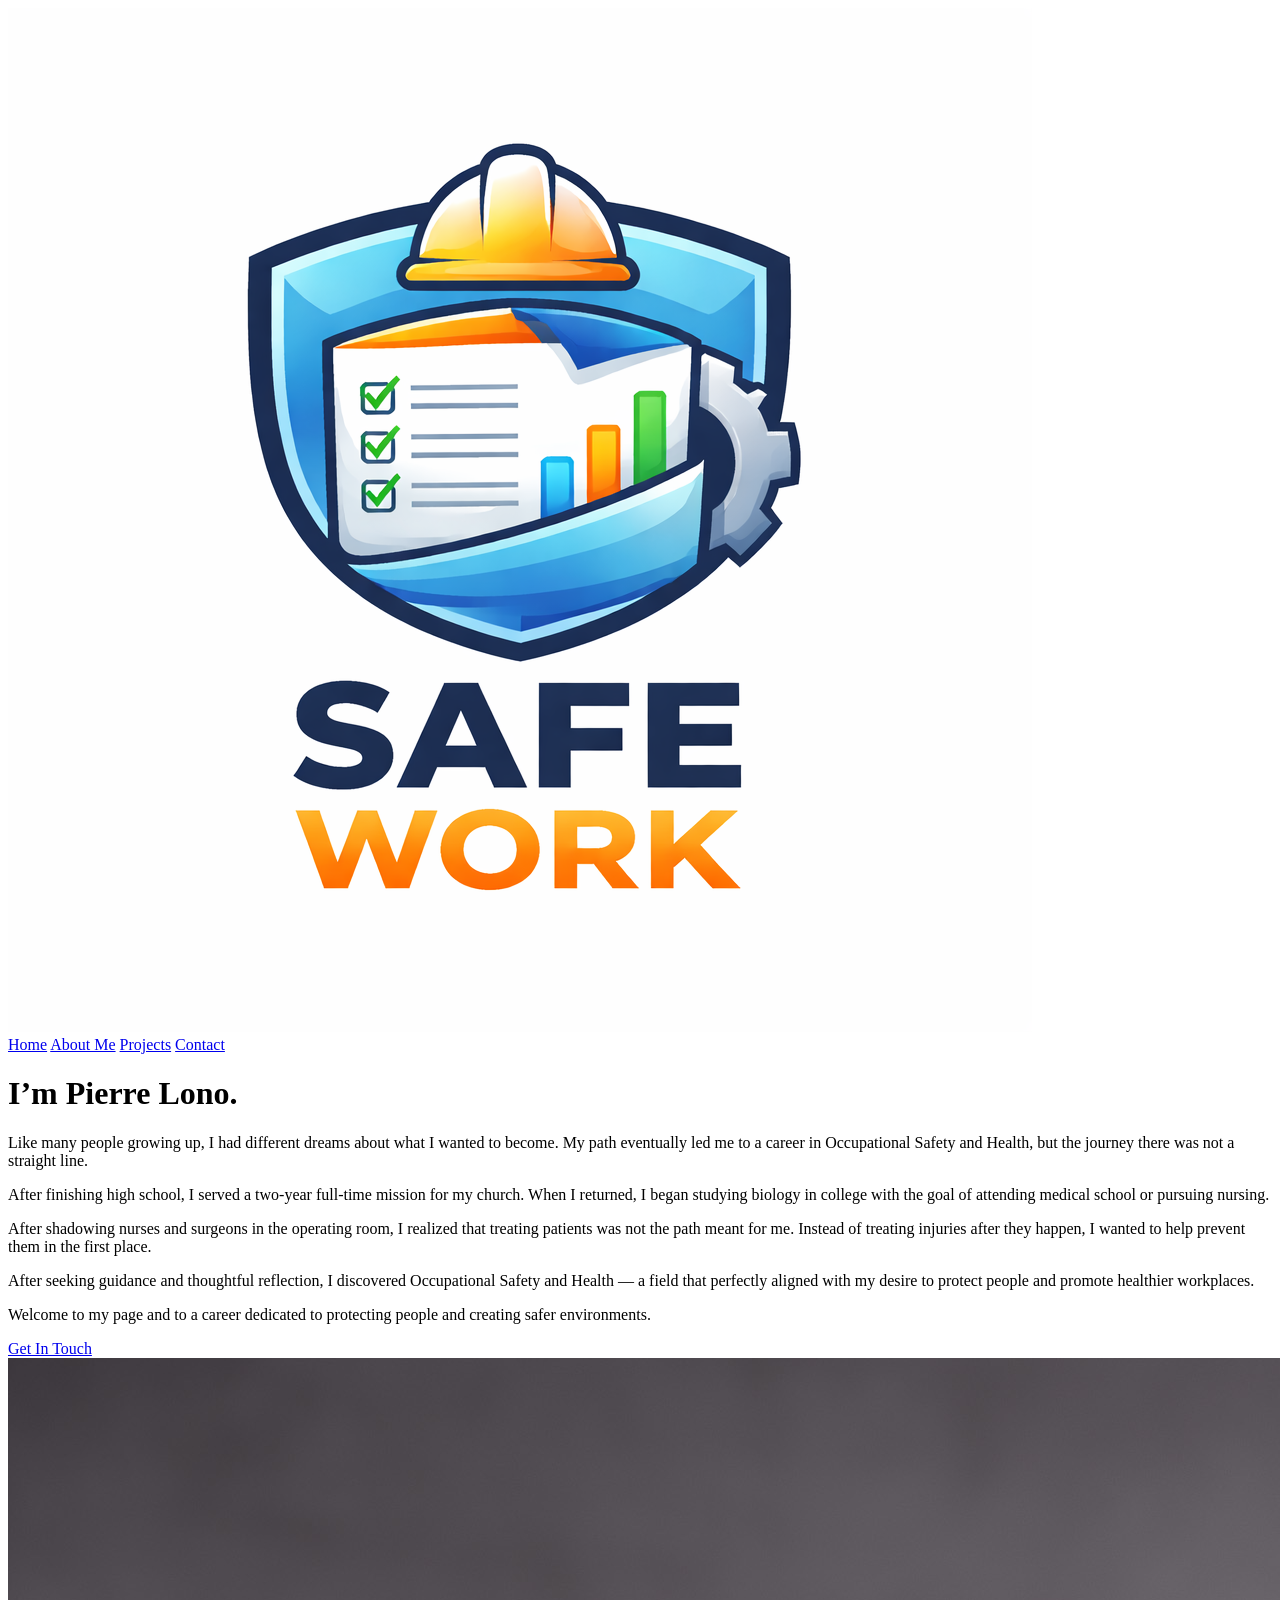
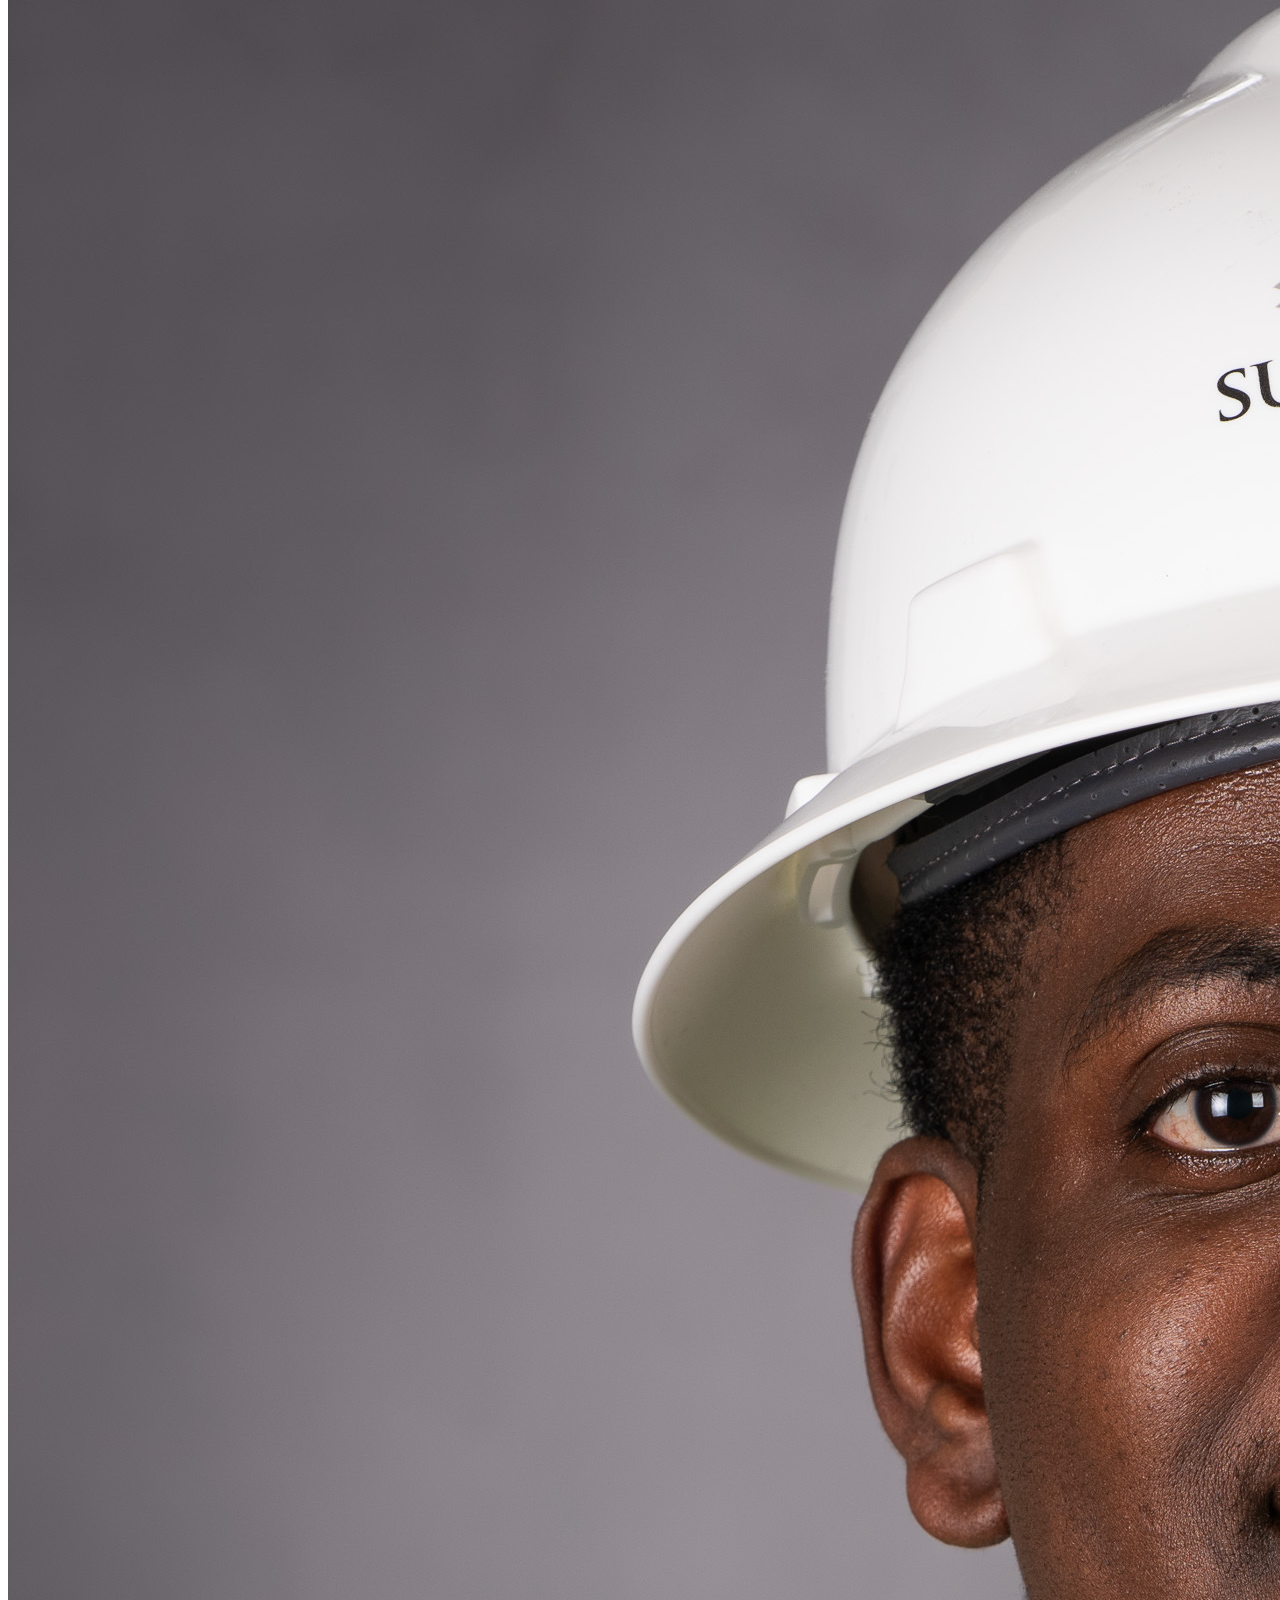
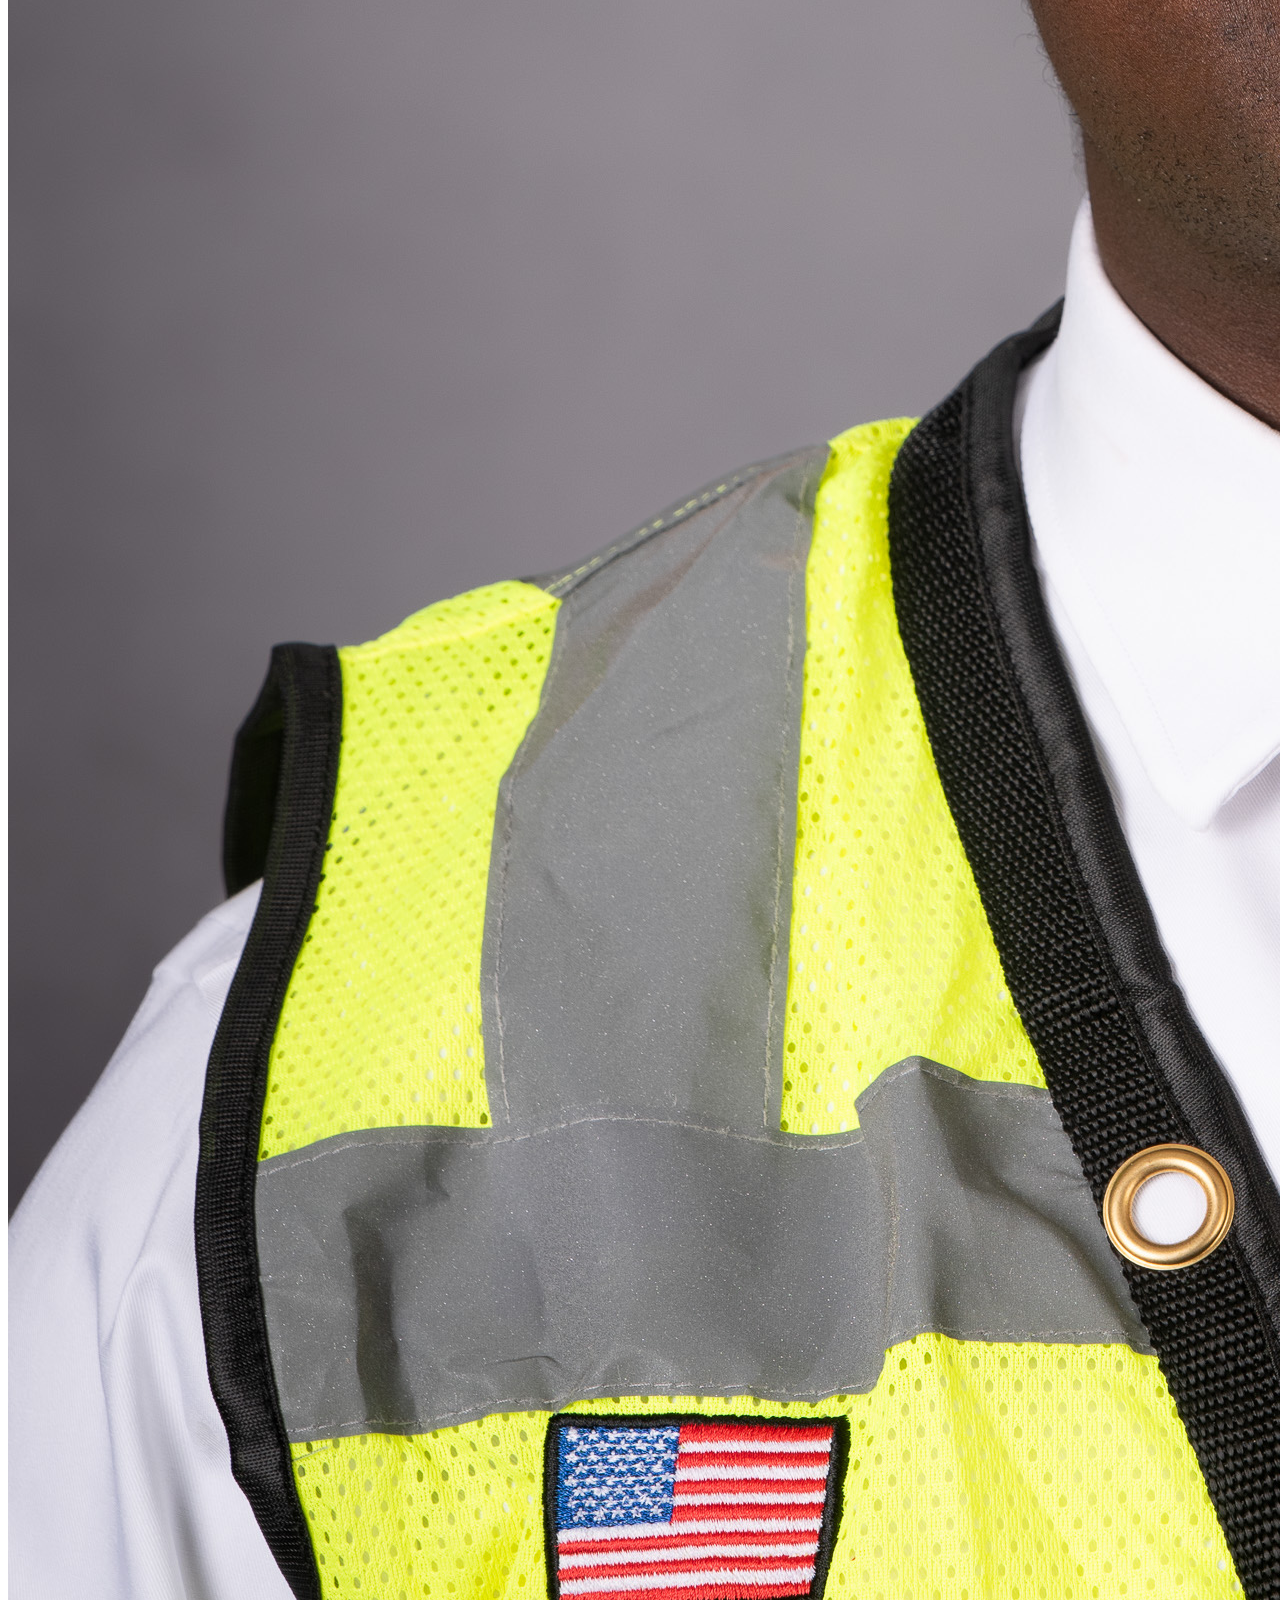
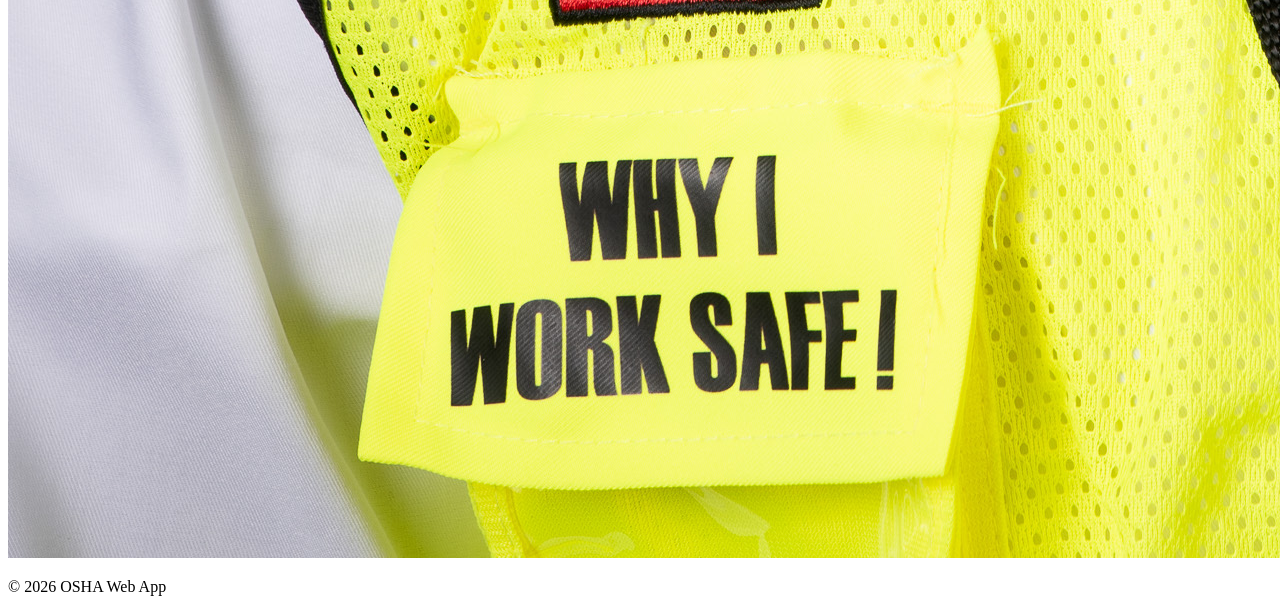
==== aboutme.html @ 0306cf89 "Initial commit - team-project" ====
<!DOCTYPE html>
<html lang="en">
<head>
  <meta charset="UTF-8" />
  <meta name="viewport" content="width=device-width, initial-scale=1.0" />
  <title>About Me</title>
  <link rel="stylesheet" href="css/about.css" />
</head>

<body>

<header class="header">
  <div class="logo-container">
    <img src="images/image.png" alt="OSHA App Logo" class="logo">
  </div>

  <nav class="nav-tabs">
    <a href="index.html">Home</a>
    <a href="about.html" class="active">About Me</a>
    <a href="projects.html">Projects</a>
    <a href="contact.html">Contact</a>
  </nav>
</header>


<main class="about-hero">

  <div class="about-left">

      <h1>I’m Pierre Lono.</h1>

      <p>
        Like many people growing up, I had different dreams about what I wanted to become.
        My path eventually led me to a career in Occupational Safety and Health, but the
        journey there was not a straight line.
      </p>

      <p>
        After finishing high school, I served a two-year full-time mission for my church.
        When I returned, I began studying biology in college with the goal of attending
        medical school or pursuing nursing.
      </p>

      <p>
        After shadowing nurses and surgeons in the operating room, I realized that treating
        patients was not the path meant for me. Instead of treating injuries after they happen,
        I wanted to help prevent them in the first place.
      </p>

      <p>
        After seeking guidance and thoughtful reflection, I discovered Occupational Safety and
        Health — a field that perfectly aligned with my desire to protect people and promote
        healthier workplaces.
      </p>

      <p>
        Welcome to my page and to a career dedicated to protecting people and creating safer
        environments.
      </p>

      <a href="contact.html" class="about-btn">Get In Touch</a>

  </div>


  <div class="about-right">
      <img src="images/IMG_5634.jpeg" alt="Pierre Lono">
  </div>

</main>


<footer class="footer">
  <p>© 2026 OSHA Web App</p>
</footer>

</body>
</html>
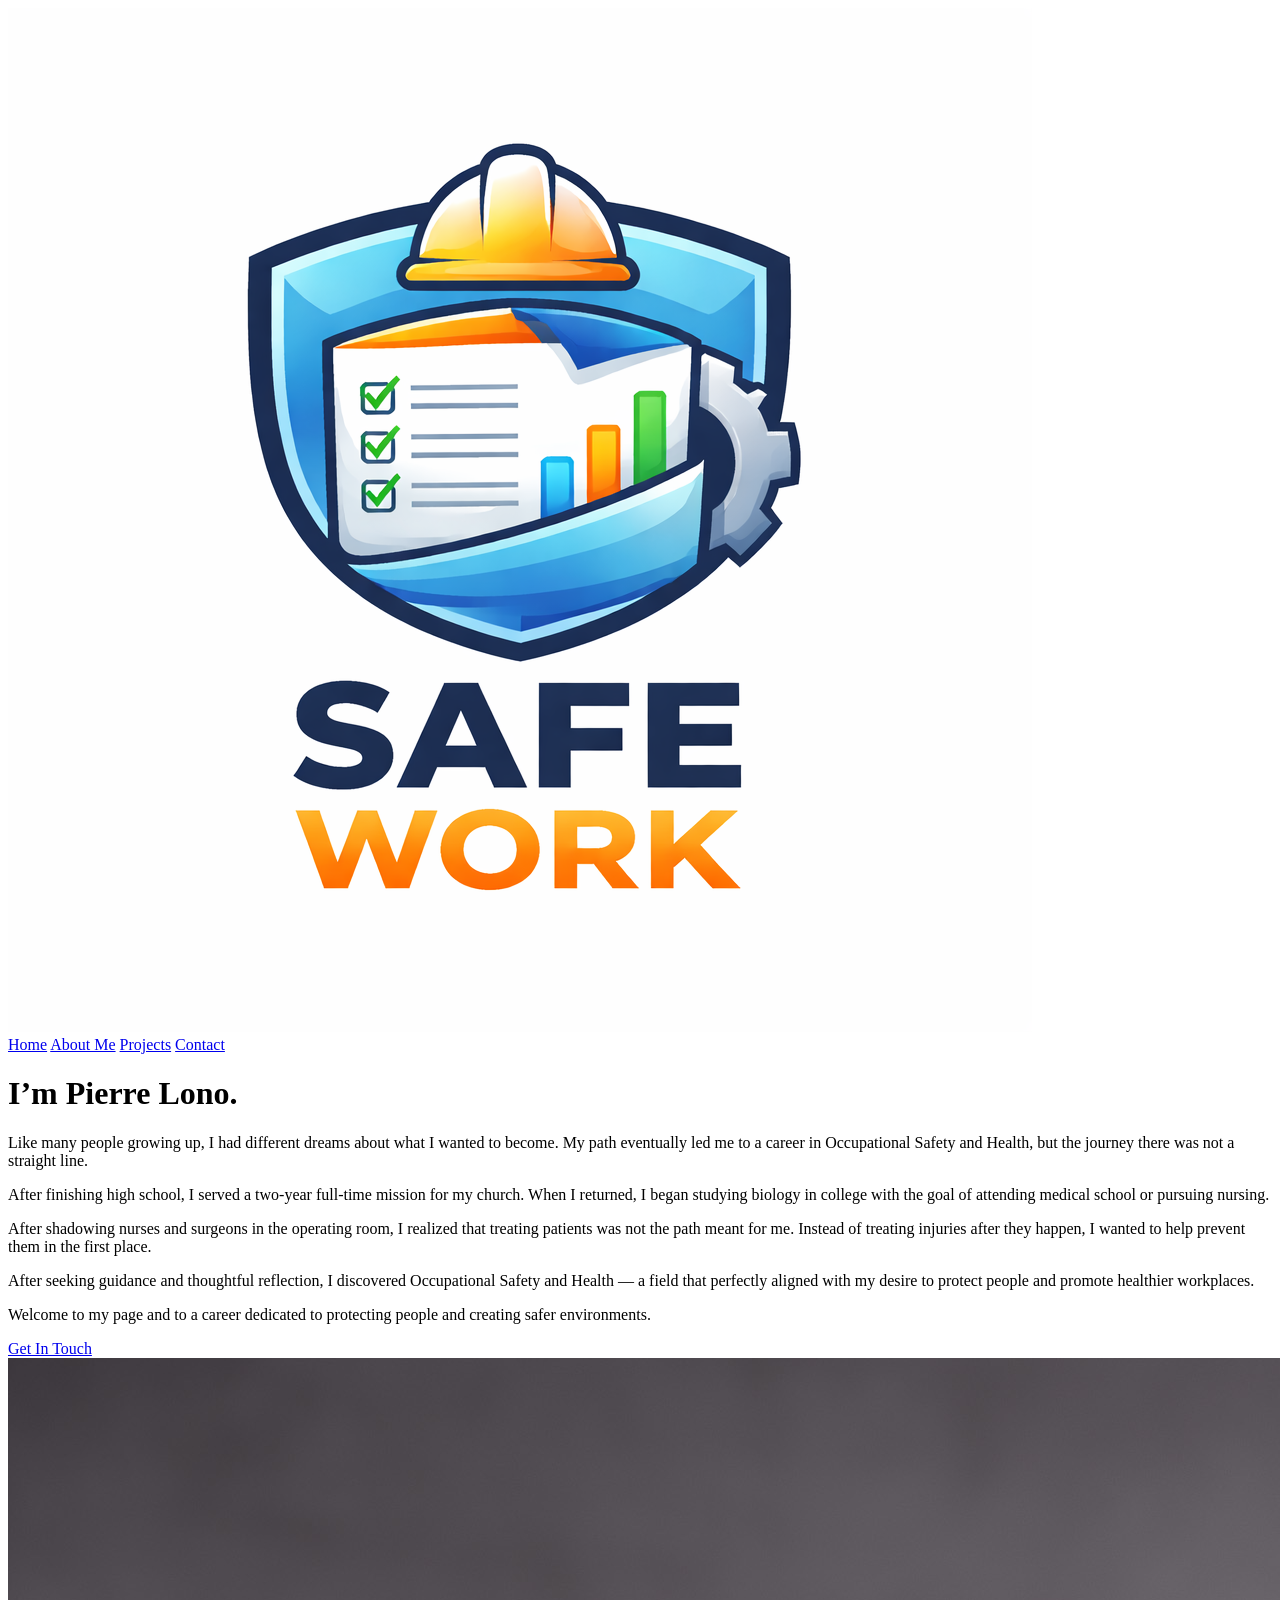
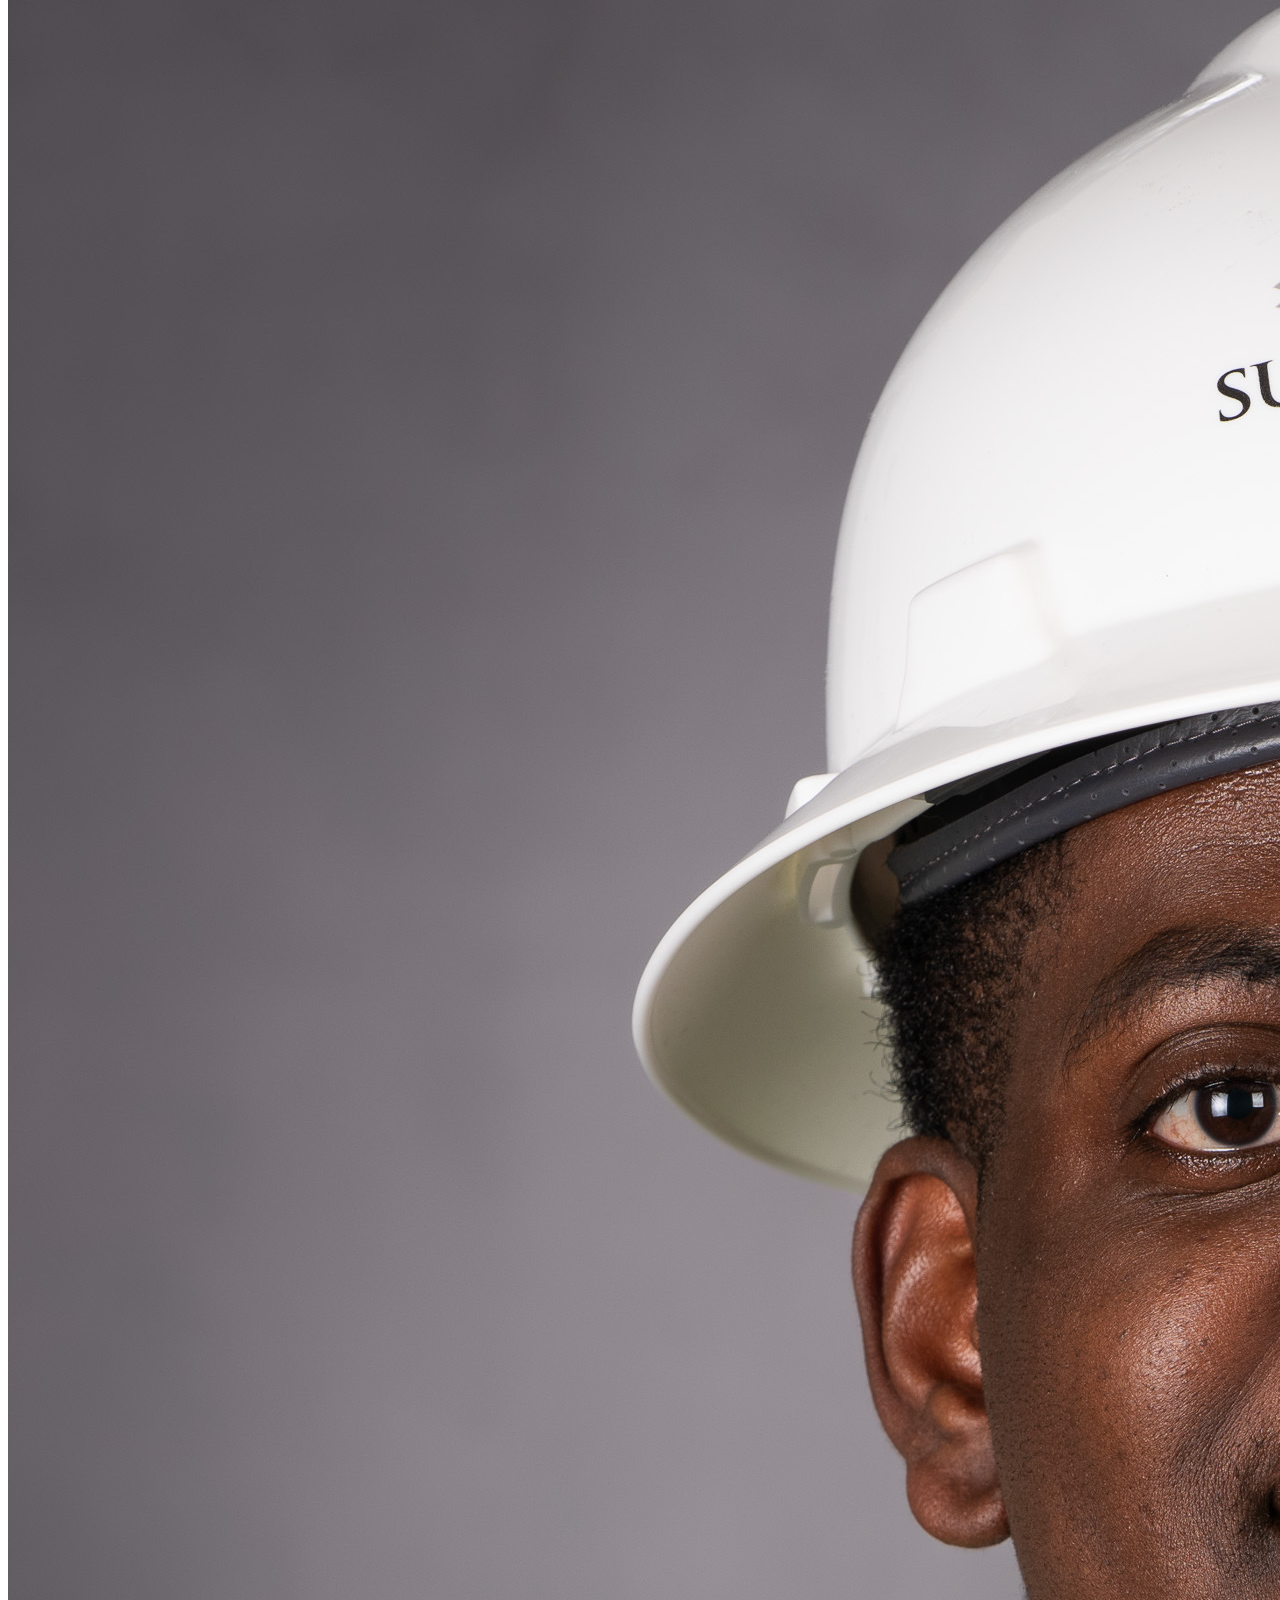
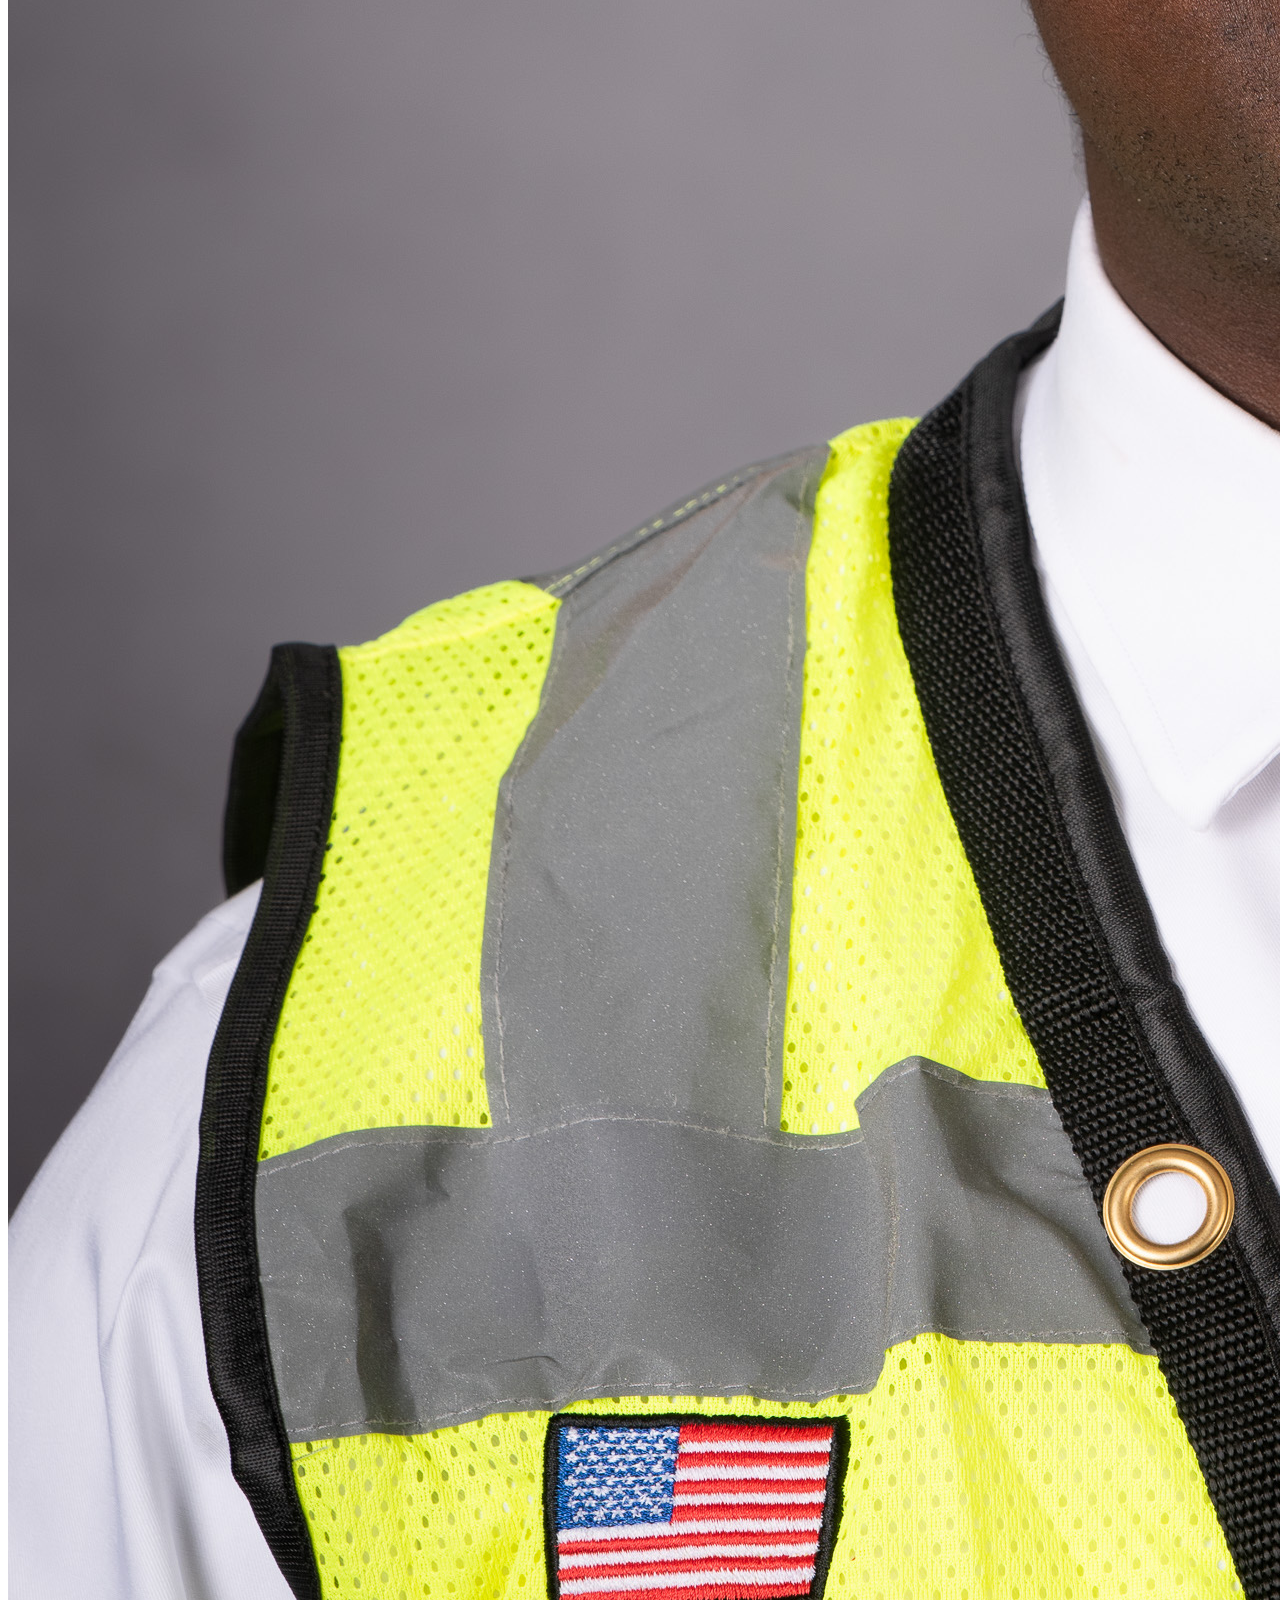
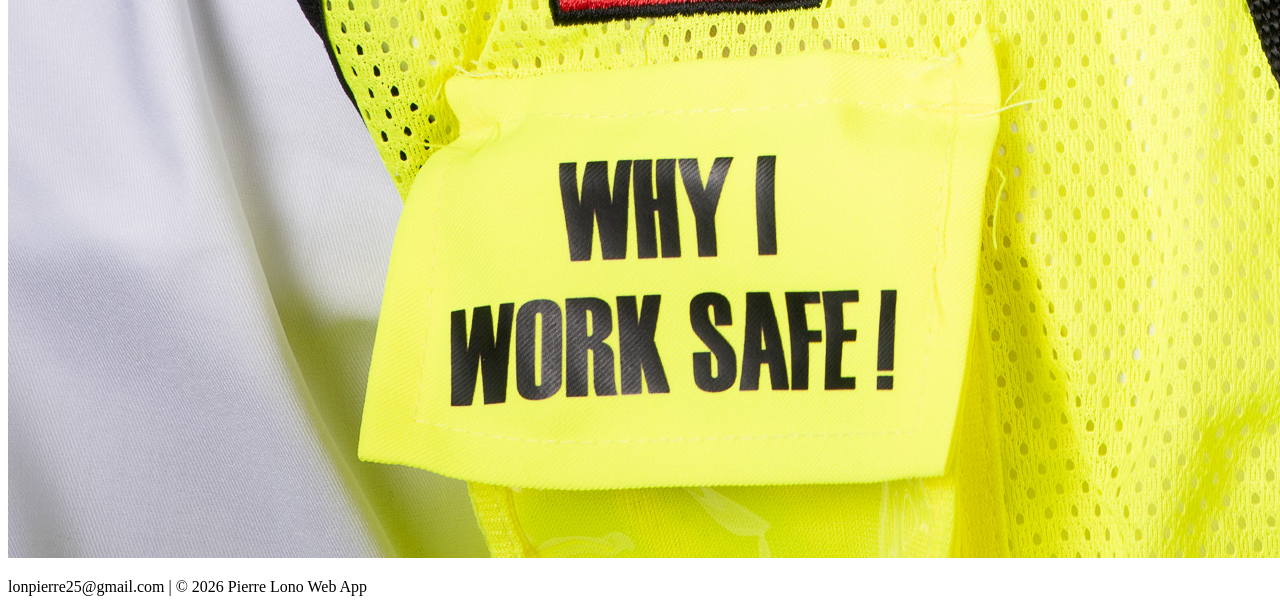
==== commit a5dfec35: "akha" ====
--- a/aboutme.html
+++ b/aboutme.html
@@ -71,7 +71,7 @@
 
 
 <footer class="footer">
-  <p>© 2026 OSHA Web App</p>
+  <p>lonpierre25@gmail.com | © 2026 Pierre Lono Web App</p>
 </footer>
 
 </body>
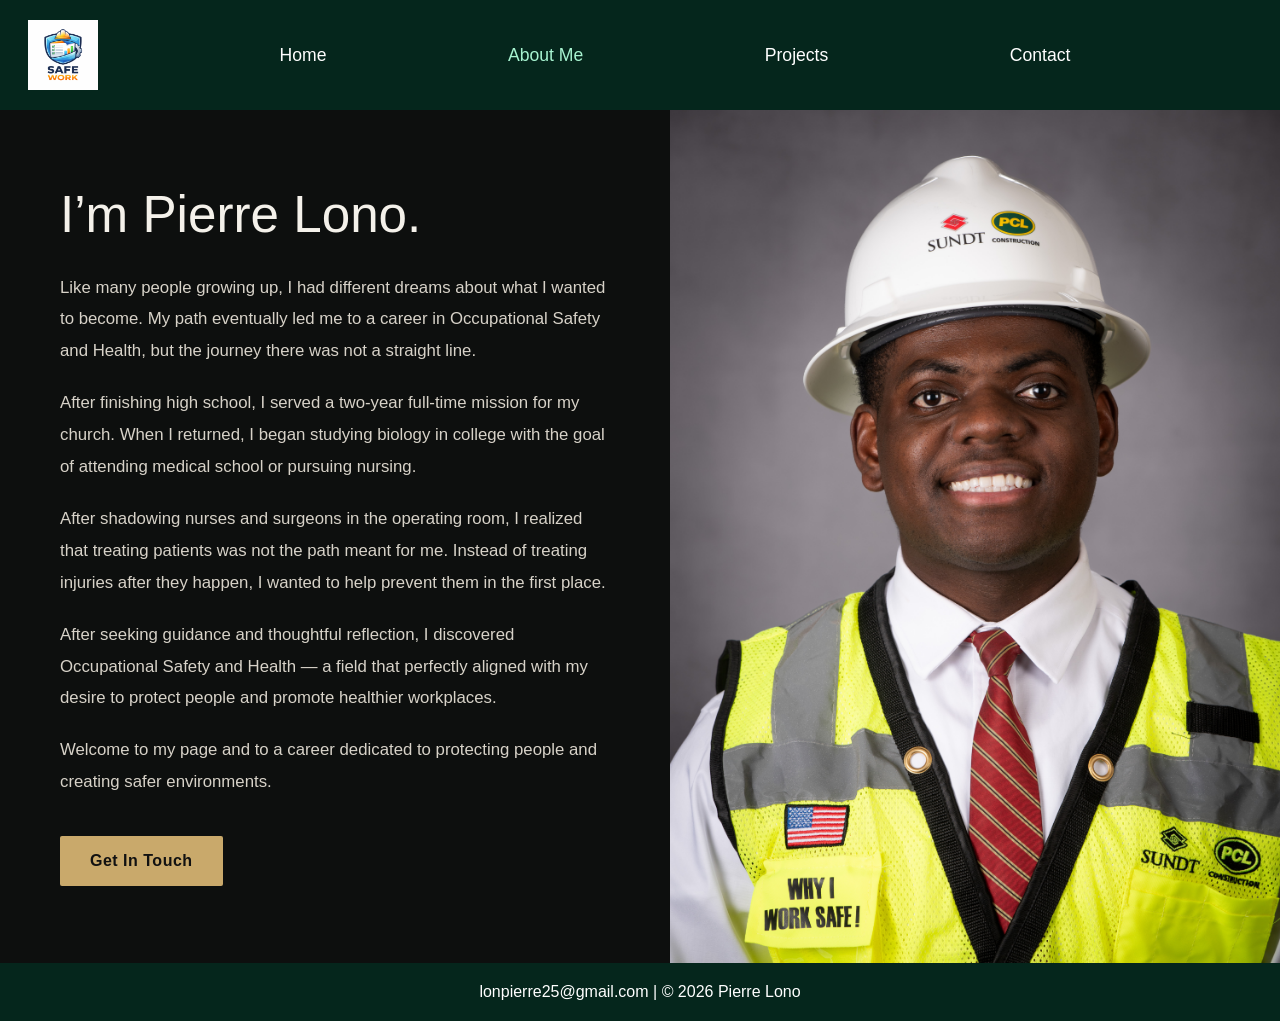
==== commit 0b6f69a8: "web" ====
--- a/aboutme.html
+++ b/aboutme.html
@@ -16,8 +16,8 @@
 
   <nav class="nav-tabs">
     <a href="index.html">Home</a>
-    <a href="about.html" class="active">About Me</a>
-    <a href="projects.html">Projects</a>
+    <a href="aboutme.html" class="active">About Me</a>
+    <a href="#">Projects</a>
     <a href="contact.html">Contact</a>
   </nav>
 </header>
@@ -71,7 +71,7 @@
 
 
 <footer class="footer">
-  <p>lonpierre25@gmail.com | © 2026 Pierre Lono Web App</p>
+  <p>lonpierre25@gmail.com | © 2026 Pierre Lono</p>
 </footer>
 
 </body>
--- a/css/about.css
+++ b/css/about.css
@@ -0,0 +1,189 @@
+* {
+    margin: 0;
+    padding: 0;
+    box-sizing: border-box;
+}
+
+body {
+    font-family: Arial, sans-serif;
+    background: #F5F7F6;
+    color: #1F2933;
+    display: flex;
+    flex-direction: column;
+    min-height: 100vh;
+}
+
+/* HEADER */
+
+.header {
+    background: #05261C;
+    color: white;
+    min-height: 110px;
+    padding: 0 28px;
+    display: flex;
+    align-items: center;
+    justify-content: space-between;
+}
+
+.logo-container {
+    display: flex;
+    align-items: center;
+}
+
+.logo {
+    width: 70px;
+    height: auto;
+}
+
+.nav-tabs {
+    flex: 1;
+    display: flex;
+    justify-content: space-evenly;
+    align-items: center;
+}
+
+.nav-tabs a {
+    color: white;
+    text-decoration: none;
+    font-size: 1.1rem;
+    font-weight: 500;
+}
+
+.nav-tabs a:hover,
+.nav-tabs a.active {
+    color: #A7F3D0;
+}
+
+/* ABOUT SECTION */
+
+.about-hero {
+    flex: 1;
+    display: grid;
+    grid-template-columns: 1.1fr 1fr;
+    background: #0D0F0E;
+    align-items: center;
+}
+
+.about-left {
+    display: flex;
+    flex-direction: column;
+    justify-content: center;
+    padding: 70px 60px;
+    color: #F4F1EA;
+}
+
+.about-left h1 {
+    font-size: 3.2rem;
+    font-weight: 400;
+    margin-bottom: 28px;
+    line-height: 1.1;
+}
+
+.about-left p {
+    font-size: 1.05rem;
+    line-height: 1.9;
+    color: #D7D2C8;
+    margin-bottom: 20px;
+    max-width: 560px;
+}
+
+.about-btn {
+    display: inline-block;
+    width: fit-content;
+    margin-top: 18px;
+    padding: 16px 30px;
+    background: #C9A96B;
+    color: #111111;
+    text-decoration: none;
+    font-weight: 700;
+    letter-spacing: 0.5px;
+    border-radius: 2px;
+    transition: background 0.3s ease;
+}
+
+.about-btn:hover {
+    background: #B89352;
+}
+
+.about-right {
+    display: flex;
+    align-items: center;
+    justify-content: flex-end;
+    overflow: hidden;
+}
+
+.about-right img {
+    width: 100%;
+    height: auto;
+    object-fit: cover;
+}
+
+/* FOOTER */
+
+.footer {
+    background: #05261C;
+    color: white;
+    text-align: center;
+    padding: 20px;
+}
+
+/* RESPONSIVE */
+
+@media (max-width: 900px) {
+    .about-hero {
+        grid-template-columns: 1fr;
+    }
+
+    .about-left {
+        padding: 50px 28px;
+        align-items: center;
+        text-align: center;
+    }
+
+    .about-left h1 {
+        font-size: 2.4rem;
+    }
+
+    .about-left p {
+        max-width: 100%;
+    }
+
+    .about-right {
+        min-height: 420px;
+    }
+
+    .about-right img {
+        max-width: 100%;
+        height: 420px;
+    }
+}
+
+@media (max-width: 768px) {
+    .header {
+        flex-direction: column;
+        justify-content: center;
+        gap: 18px;
+        padding: 20px;
+    }
+
+    .nav-tabs {
+        width: 100%;
+        flex-direction: column;
+        gap: 14px;
+    }
+
+    .about-left h1 {
+        font-size: 2rem;
+    }
+
+    .about-left p {
+        font-size: 1rem;
+        line-height: 1.7;
+    }
+
+    .about-btn {
+        width: 100%;
+        max-width: 280px;
+        text-align: center;
+    }
+}
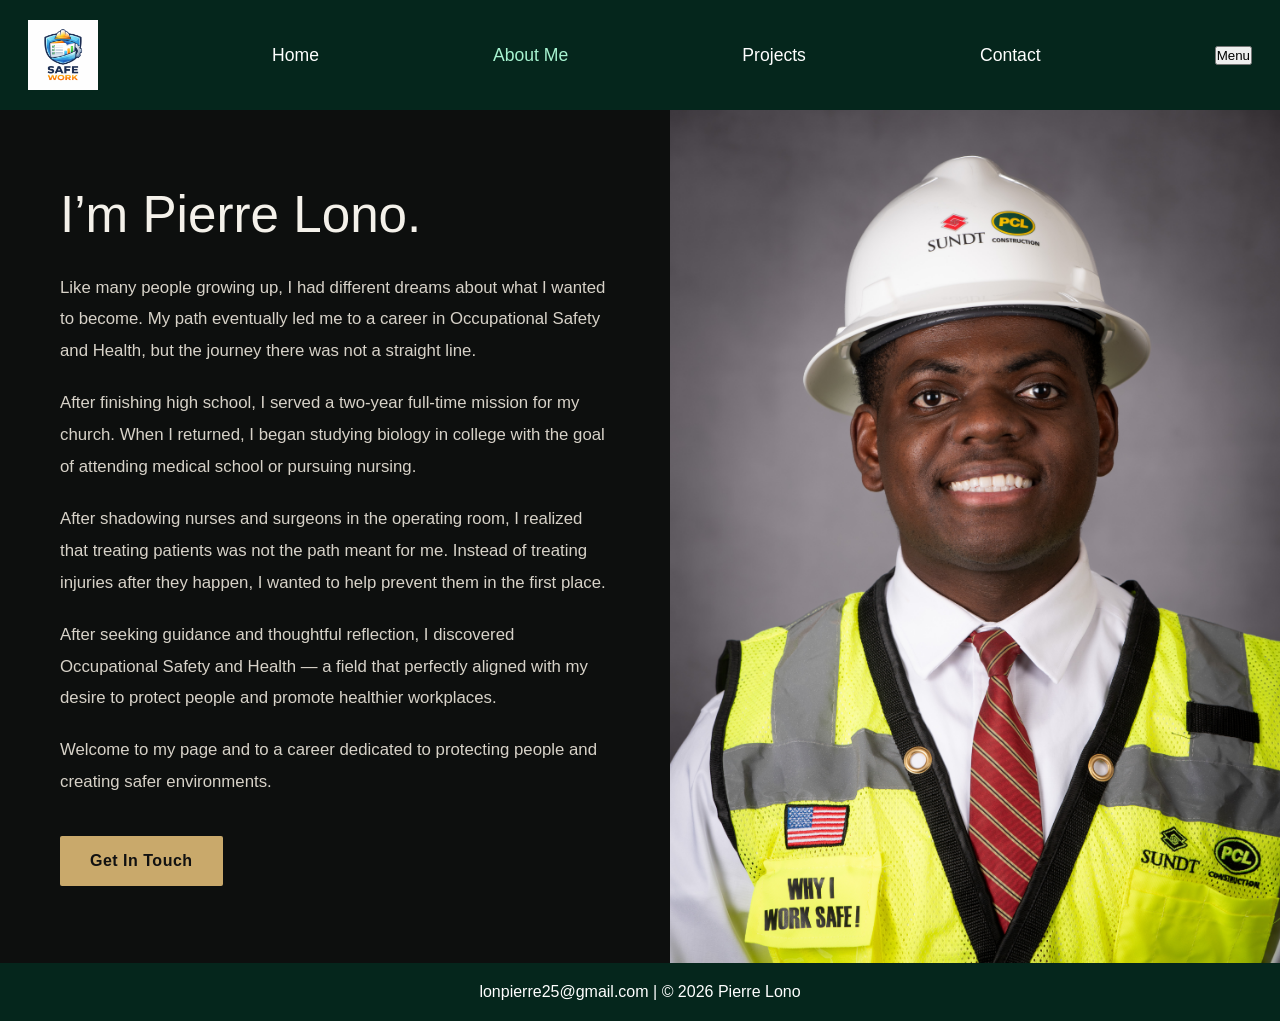
==== commit f621b14c: "Made some other changes!" ====
--- a/aboutme.html
+++ b/aboutme.html
@@ -17,9 +17,18 @@
   <nav class="nav-tabs">
     <a href="index.html">Home</a>
     <a href="aboutme.html" class="active">About Me</a>
-    <a href="#">Projects</a>
+    <a href="projects.html">Projects</a>
     <a href="contact.html">Contact</a>
   </nav>
+
+  <button class="hamburger" id="hamburger" aria-label="Toggle navigation">
+    <span class="hamburger-label">Menu</span>
+    <div class="hamburger-bars">
+      <span></span>
+      <span></span>
+      <span></span>
+    </div>
+  </button>
 </header>
 
 
@@ -73,6 +82,6 @@
 <footer class="footer">
   <p>lonpierre25@gmail.com | © 2026 Pierre Lono</p>
 </footer>
-
+  <script type="module" src="js/about.js"></script>
 </body>
 </html>
--- a/css/about.css
+++ b/css/about.css
@@ -13,7 +13,6 @@
     min-height: 100vh;
 }
 
-/* HEADER */
 
 .header {
     background: #05261C;
@@ -54,7 +53,6 @@
     color: #A7F3D0;
 }
 
-/* ABOUT SECTION */
 
 .about-hero {
     flex: 1;
@@ -118,7 +116,6 @@
     object-fit: cover;
 }
 
-/* FOOTER */
 
 .footer {
     background: #05261C;
@@ -127,7 +124,6 @@
     padding: 20px;
 }
 
-/* RESPONSIVE */
 
 @media (max-width: 900px) {
     .about-hero {
